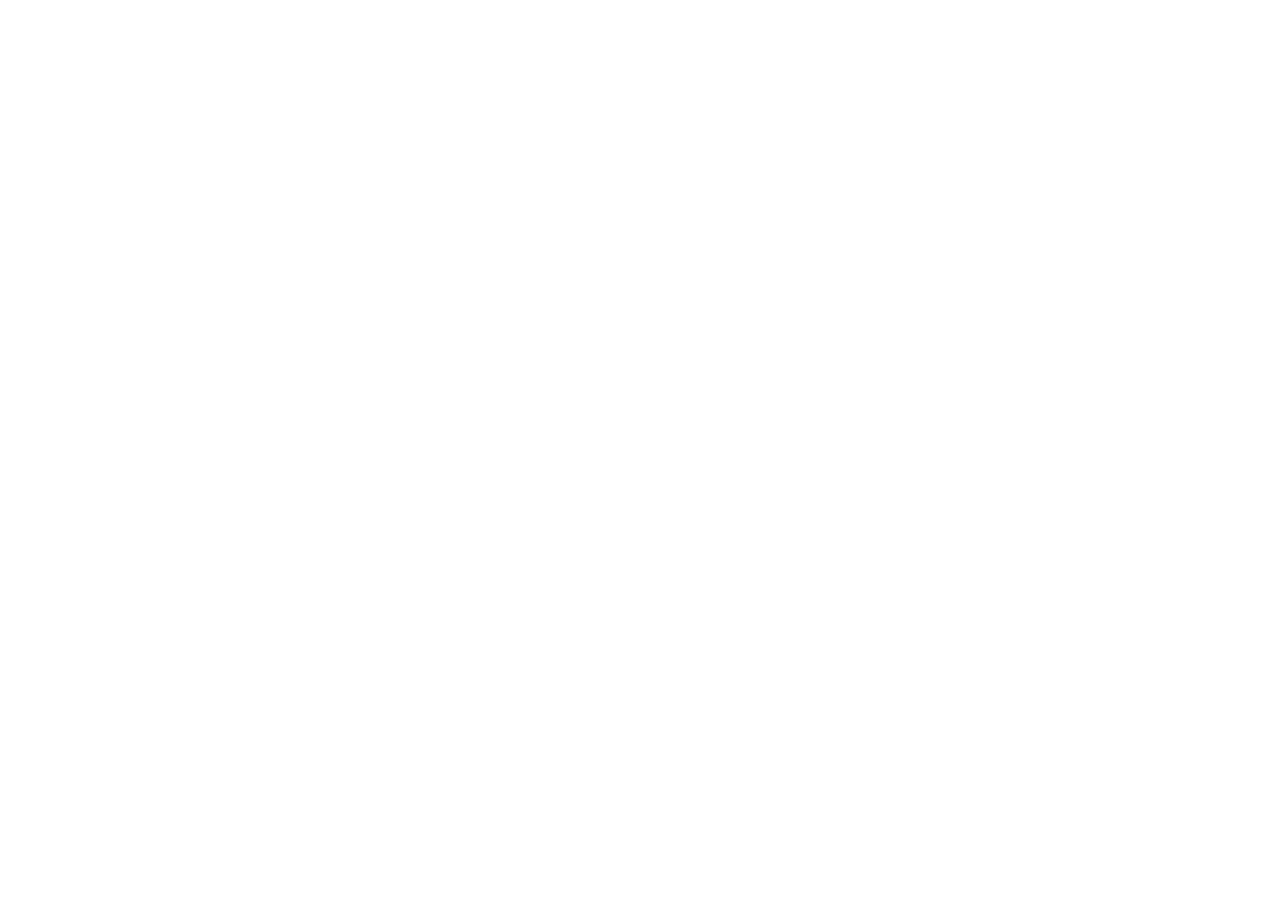
==== huddle-landing-page-with-alternating-feature-blocks-master/file.html @ 83e23e65 "create html and css file" ====
<!DOCTYPE html>
<html lang="en">
<head>
  <meta charset="UTF-8">
  <meta http-equiv="X-UA-Compatible" content="IE=edge">
  <meta name="viewport" content="width=device-width, initial-scale=1.0">
  <link rel="stylesheet" href="styles.css">
  <title>huddle-landing-page-with-alternating-feature-blocks-master</title>
</head>

<header> 


</header>

<body>
  
</body>



<footer>

</footer>

</html>
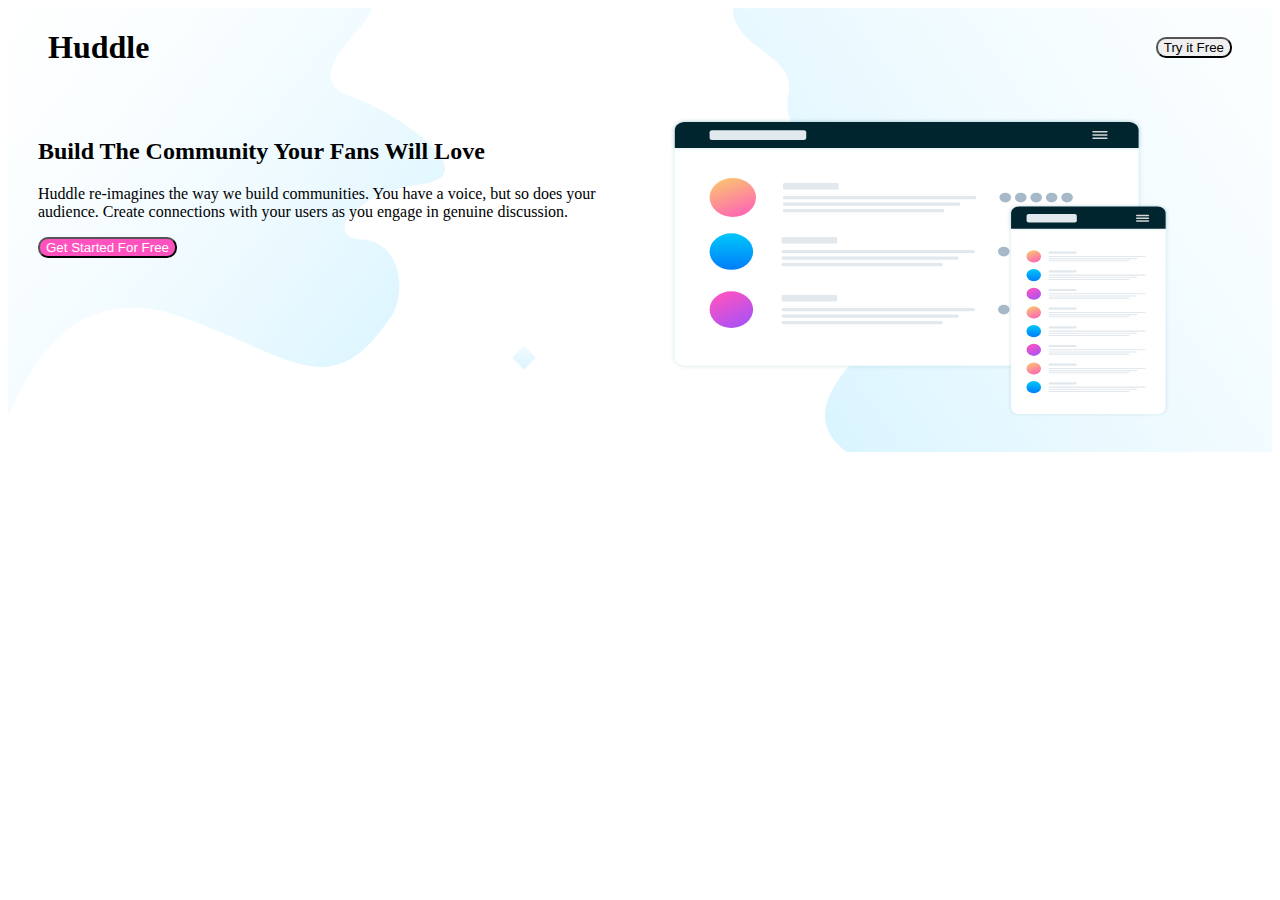
==== commit 6554782c: "3/9/21" ====
--- a/huddle-landing-page-with-alternating-feature-blocks-master/file.html
+++ b/huddle-landing-page-with-alternating-feature-blocks-master/file.html
@@ -5,16 +5,32 @@
   <meta http-equiv="X-UA-Compatible" content="IE=edge">
   <meta name="viewport" content="width=device-width, initial-scale=1.0">
   <link rel="stylesheet" href="styles.css">
+  <link rel="stylesheet" href="https://pro.fontawesome.com/releases/v5.10.0/css/all.css" integrity="sha384-AYmEC3Yw5cVb3ZcuHtOA93w35dYTsvhLPVnYs9eStHfGJvOvKxVfELGroGkvsg+p" crossorigin="anonymous"/>
   <title>huddle-landing-page-with-alternating-feature-blocks-master</title>
 </head>
-
-<header> 
-
-
-</header>
-
-<body>
+<body> 
+<div class="first" > 
+  <div class="upper">
+  <div class="icon">
+    <i class="far fa-comment-dots" style="color:palevioletred;"></i>
+    <h1>Huddle</h1></div>
+  <div class="button">
+    <button style="border-radius: 10px; margin-right: 40px;">Try it Free</button>
+  </div>
+</div>
+<div class="below">
+  <div class="left"> 
+    <h2>Build The Community Your Fans Will Love</h2>
+    <p>Huddle re-imagines the way we build communities. You have a voice, but so does your audience. Create connections with your users as you engage in genuine discussion.</p>
+    <button style="border-radius: 10px; color: white; background-color: hsl(322, 100%, 66%);">Get Started For Free</button>
+  </div>
   
+  <div class="right">
+    <img  class="com" src="./images/illustration-mockups.svg" alt="">
+  </div>
+  </div>
+</div>
+</div>
 </body>
 
 
--- a/huddle-landing-page-with-alternating-feature-blocks-master/styles.css
+++ b/huddle-landing-page-with-alternating-feature-blocks-master/styles.css
@@ -0,0 +1,29 @@
+.first {
+  background-image: url(./images/bg-hero-desktop.svg);
+}
+.upper {
+  
+  display: flex;
+  justify-content: space-between;
+  align-items: center;
+}
+.icon {
+  display: flex;
+  align-items: center;
+  margin-left: 40px;
+}
+.below {
+  display: flex;
+}
+.left {
+  width: 50%;
+  margin: 30px;
+}
+.right {
+  width: 50%;
+  margin: 30px;
+}
+.com {
+  width: 500px;
+  height: 300px;
+}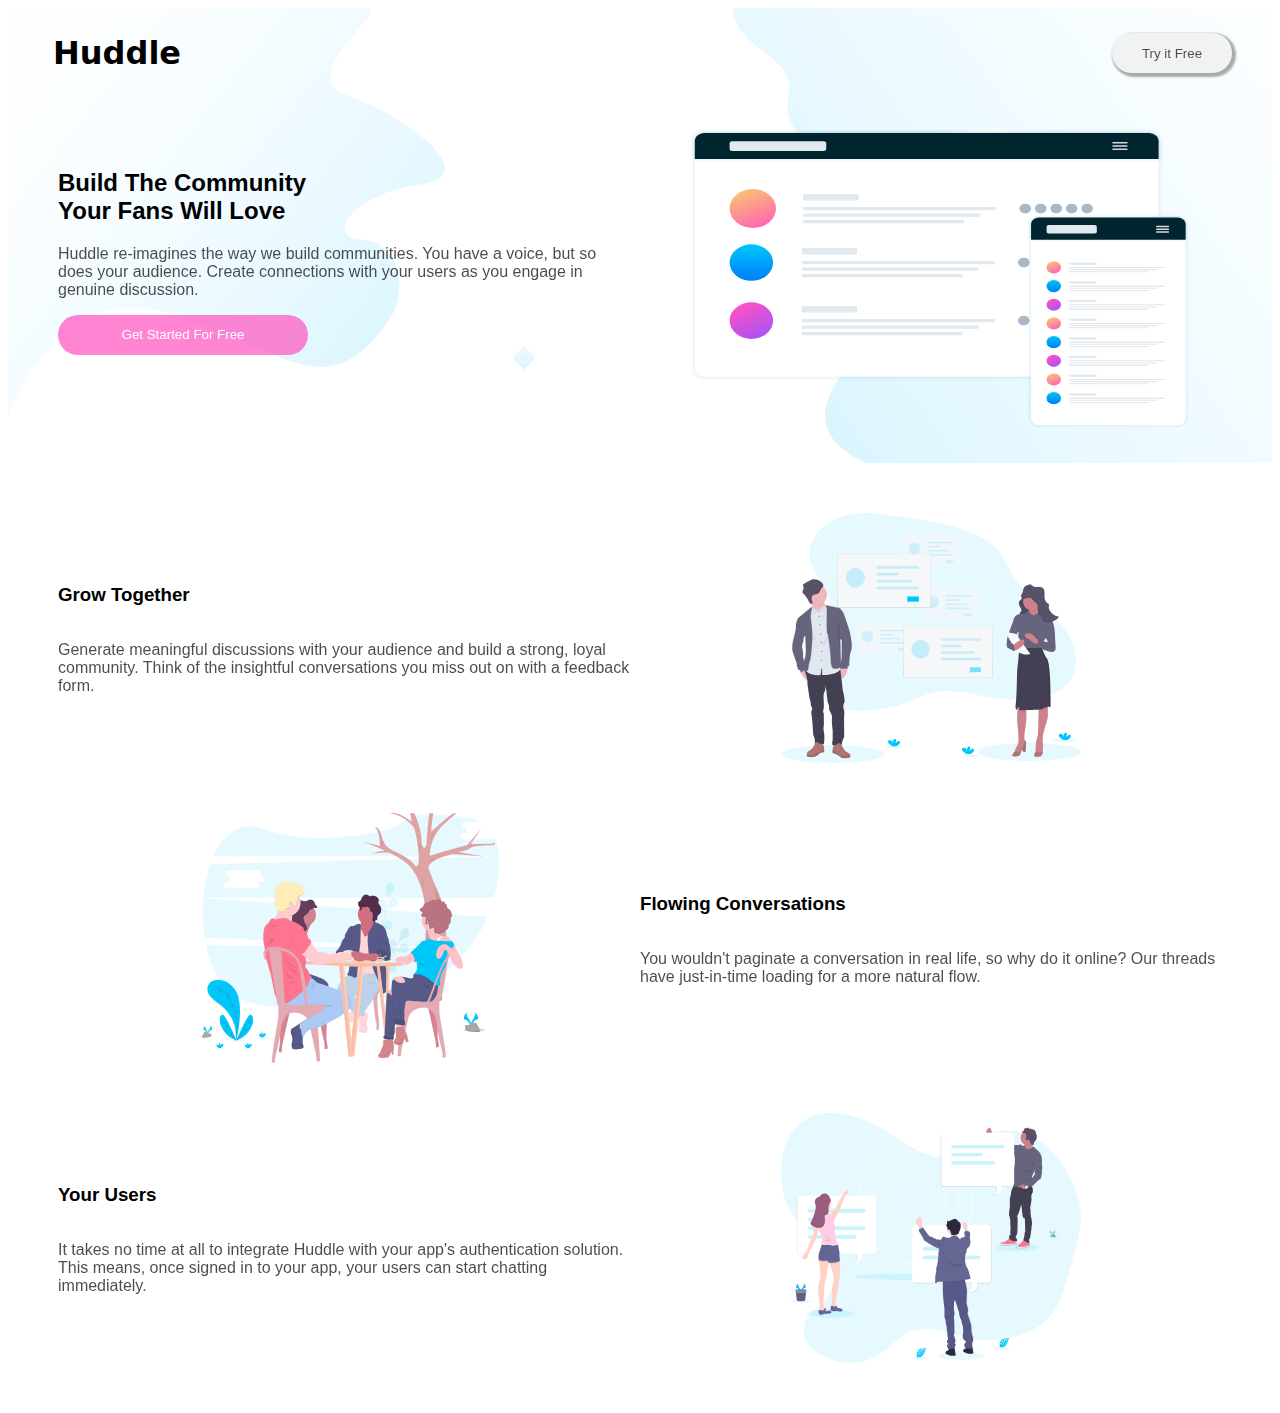
==== commit 2d86b3e3: "body complete" ====
--- a/huddle-landing-page-with-alternating-feature-blocks-master/file.html
+++ b/huddle-landing-page-with-alternating-feature-blocks-master/file.html
@@ -13,16 +13,16 @@
   <div class="upper">
   <div class="icon">
     <i class="far fa-comment-dots" style="color:palevioletred;"></i>
-    <h1>Huddle</h1></div>
+    <h1 style="font-family:system-ui; font-weight: bold; padding: 5px;">Huddle</h1></div>
   <div class="button">
-    <button style="border-radius: 10px; margin-right: 40px;">Try it Free</button>
+    <button style="width: 120px; height: 40px; border-radius: 20px; margin-right: 40px; opacity: 70%; border-color: white;  box-shadow: 2px 2px 2px 2px #888888; border: none; cursor: pointer;">Try it Free</button>
   </div>
 </div>
 <div class="below">
   <div class="left"> 
-    <h2>Build The Community Your Fans Will Love</h2>
+    <h2>Build The Community<br> Your Fans Will Love</h2>
     <p>Huddle re-imagines the way we build communities. You have a voice, but so does your audience. Create connections with your users as you engage in genuine discussion.</p>
-    <button style="border-radius: 10px; color: white; background-color: hsl(322, 100%, 66%);">Get Started For Free</button>
+    <button style="border-radius: 20px; width: 250px; height: 40px; color: white; background-color: hsl(322, 100%, 66%); opacity: 70%; border: none; cursor:pointer;">Get Started For Free</button>
   </div>
   
   <div class="right">
@@ -30,7 +30,41 @@
   </div>
   </div>
 </div>
+<div class="second">
+  <div class="aa">
+    <h3>Grow Together</h3>
+    <p>Generate meaningful discussions with your audience and build a strong, loyal community. 
+      Think of the insightful conversations you miss out on with a feedback form.</p>
+  </div>
+  <div class="bb">
+    <img src="./images/illustration-grow-together.svg" alt="" style="width: 300px; height: 250px;">
+  </div>
 </div>
+
+
+<div class="third">
+  <div class="aaa">
+    <img src="./images/illustration-flowing-conversation.svg" alt="" style="width: 300px; height: 250px;">
+  </div>
+  <div class="bbb">
+    <h3>Flowing Conversations</h3>
+    <p>You wouldn't paginate a conversation in real life, so why do it online? Our threads 
+      have just-in-time loading for a more natural flow.</p>
+  </div>
+
+</div>
+
+<div class="forth">
+  <div class="aaaa">
+    <h3>Your Users</h3>
+    <p>It takes no time at all to integrate Huddle with your app's authentication solution. 
+      This means, once signed in to your app, your users can start chatting immediately.</p>
+  </div>
+  <div class="bbbb">
+    <img src="./images/illustration-your-users.svg" alt=""  style="width: 300px; height: 250px;">
+  </div>
+</div>
+
 </body>
 
 
--- a/huddle-landing-page-with-alternating-feature-blocks-master/styles.css
+++ b/huddle-landing-page-with-alternating-feature-blocks-master/styles.css
@@ -1,5 +1,15 @@
 .first {
   background-image: url(./images/bg-hero-desktop.svg);
+}
+h2 {
+  font-family: Arial, Helvetica, sans-serif;
+}
+h3 {
+  font-family: Arial, Helvetica, sans-serif;
+}
+p {
+  font-family: Arial, Helvetica, sans-serif;
+  opacity: 70%;
 }
 .upper {
   
@@ -18,6 +28,7 @@
 .left {
   width: 50%;
   margin: 30px;
+  padding: 20px;
 }
 .right {
   width: 50%;
@@ -26,4 +37,51 @@
 .com {
   width: 500px;
   height: 300px;
+}
+.second {
+  display: flex;
+  margin: 50px;
+
+}
+
+.third {
+  display: flex;
+  margin: 50px;
+}
+.forth {
+  display: flex;
+  margin: 50px;
+}
+.aa {
+  width: 50%;
+  display: flex;
+  flex-direction: column;
+  justify-content: center;
+}
+.bb {
+  width: 50%;
+  display: flex;
+  justify-content: center;
+}
+.aaa {
+  width: 50%;
+  display: flex;
+  justify-content: center;
+}
+.bbb {
+  width: 50%;
+  display: flex;
+  flex-direction: column;
+  justify-content: center;
+}
+.aaaa {
+  width: 50%;
+  display: flex;
+  flex-direction: column;
+  justify-content: center;
+}
+.bbbb {
+  width: 50%;
+  display: flex;
+  justify-content: center;
 }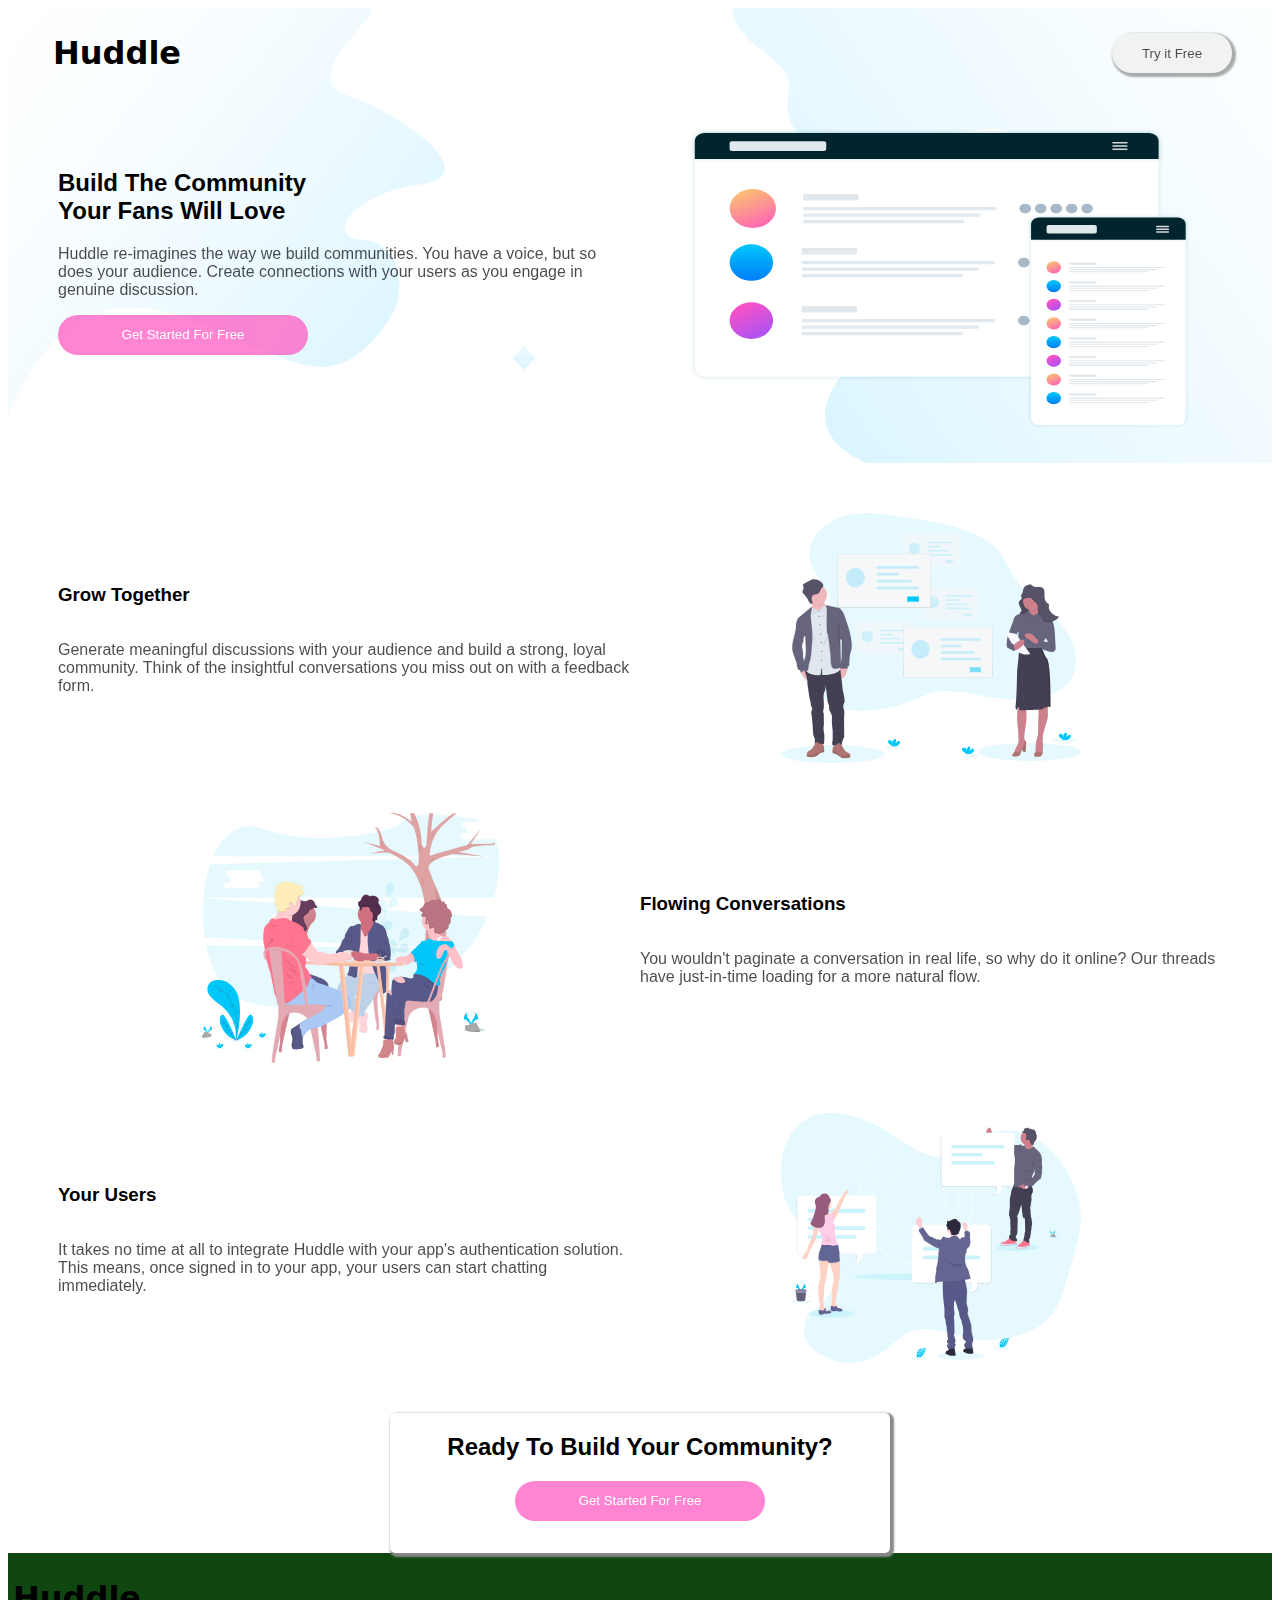
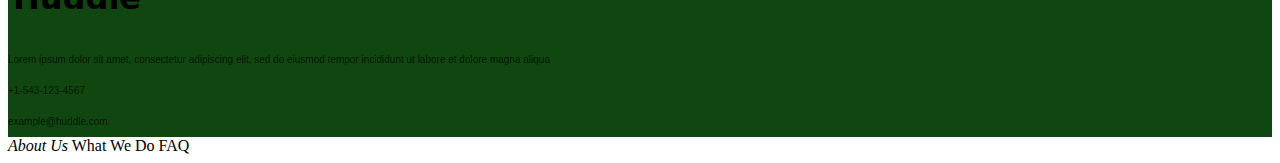
==== commit 476b6afe: "half footer" ====
--- a/huddle-landing-page-with-alternating-feature-blocks-master/file.html
+++ b/huddle-landing-page-with-alternating-feature-blocks-master/file.html
@@ -64,13 +64,55 @@
     <img src="./images/illustration-your-users.svg" alt=""  style="width: 300px; height: 250px;">
   </div>
 </div>
-
+<div class="fifth">
+<div class="front">
+  <h2>Ready To Build Your Community?</h2>
+  <button style="border-radius: 20px; width: 250px; height: 40px; color: white; background-color: hsl(322, 100%, 66%); opacity: 70%; border: none; cursor:pointer;">Get Started For Free</button>
+</div>
+</div>
 </body>
-
 
 
 <footer>
 
+  <div class="back">
+    <div class="c1">
+      <div class="i" style="display: flex; align-items: center;">
+      <i class="far fa-comment-dots" style="color:palevioletred;"></i>
+      <h1 style="font-family:system-ui; font-weight: bold; padding: 5px;">Huddle</h1>
+    </div>
+    </div>
+    <div class="l">
+      <i class="fas fa-map-marker-alt"></i>
+      <p>Lorem ipsum dolor sit amet, consectetur adipiscing elit, sed do eiusmod tempor 
+        incididunt ut labore et dolore magna aliqua</p>
+    </div>
+
+    <div class="p">
+      <i class="fas fa-phone-alt"></i>
+      <p>+1-543-123-4567</p>
+    </div>
+
+    <div class="m">
+      <i class="far fa-envelope"></i>
+      <p>example@huddle.com</p>
+    </div>
+
+
+    </div> 
+    <div class="c2">
+      <a><i> About Us</i></a>
+      <a>What We Do</a>
+      <a>FAQ</a>
+    </div>
+
+    <div class="c3">
+
+    </div>
+    <div class="c4">
+
+    </div>
+  </div>
 </footer>
 
 </html>--- a/huddle-landing-page-with-alternating-feature-blocks-master/styles.css
+++ b/huddle-landing-page-with-alternating-feature-blocks-master/styles.css
@@ -84,4 +84,38 @@
   width: 50%;
   display: flex;
   justify-content: center;
+}
+.front {
+  display: flex;
+  flex-direction: column;
+  align-items: center;
+  border-radius: 5px;
+  width: 500px;
+  height: 140px;
+  box-shadow: 2px 2px 2px 2px #888888;
+}
+.fifth {
+  display: flex;
+  flex-direction: column;
+  align-items: center;
+}
+.back {
+  background-color: rgb(16, 71, 16);
+}
+footer {
+}
+.l {
+  display: flex;
+  align-items: center;
+  font-size: 10px;
+}
+.m {
+  display: flex;
+  align-items: center;
+  font-size: 10px;
+}
+.p {
+  display: flex;
+  align-items: center;
+  font-size: 10px;
 }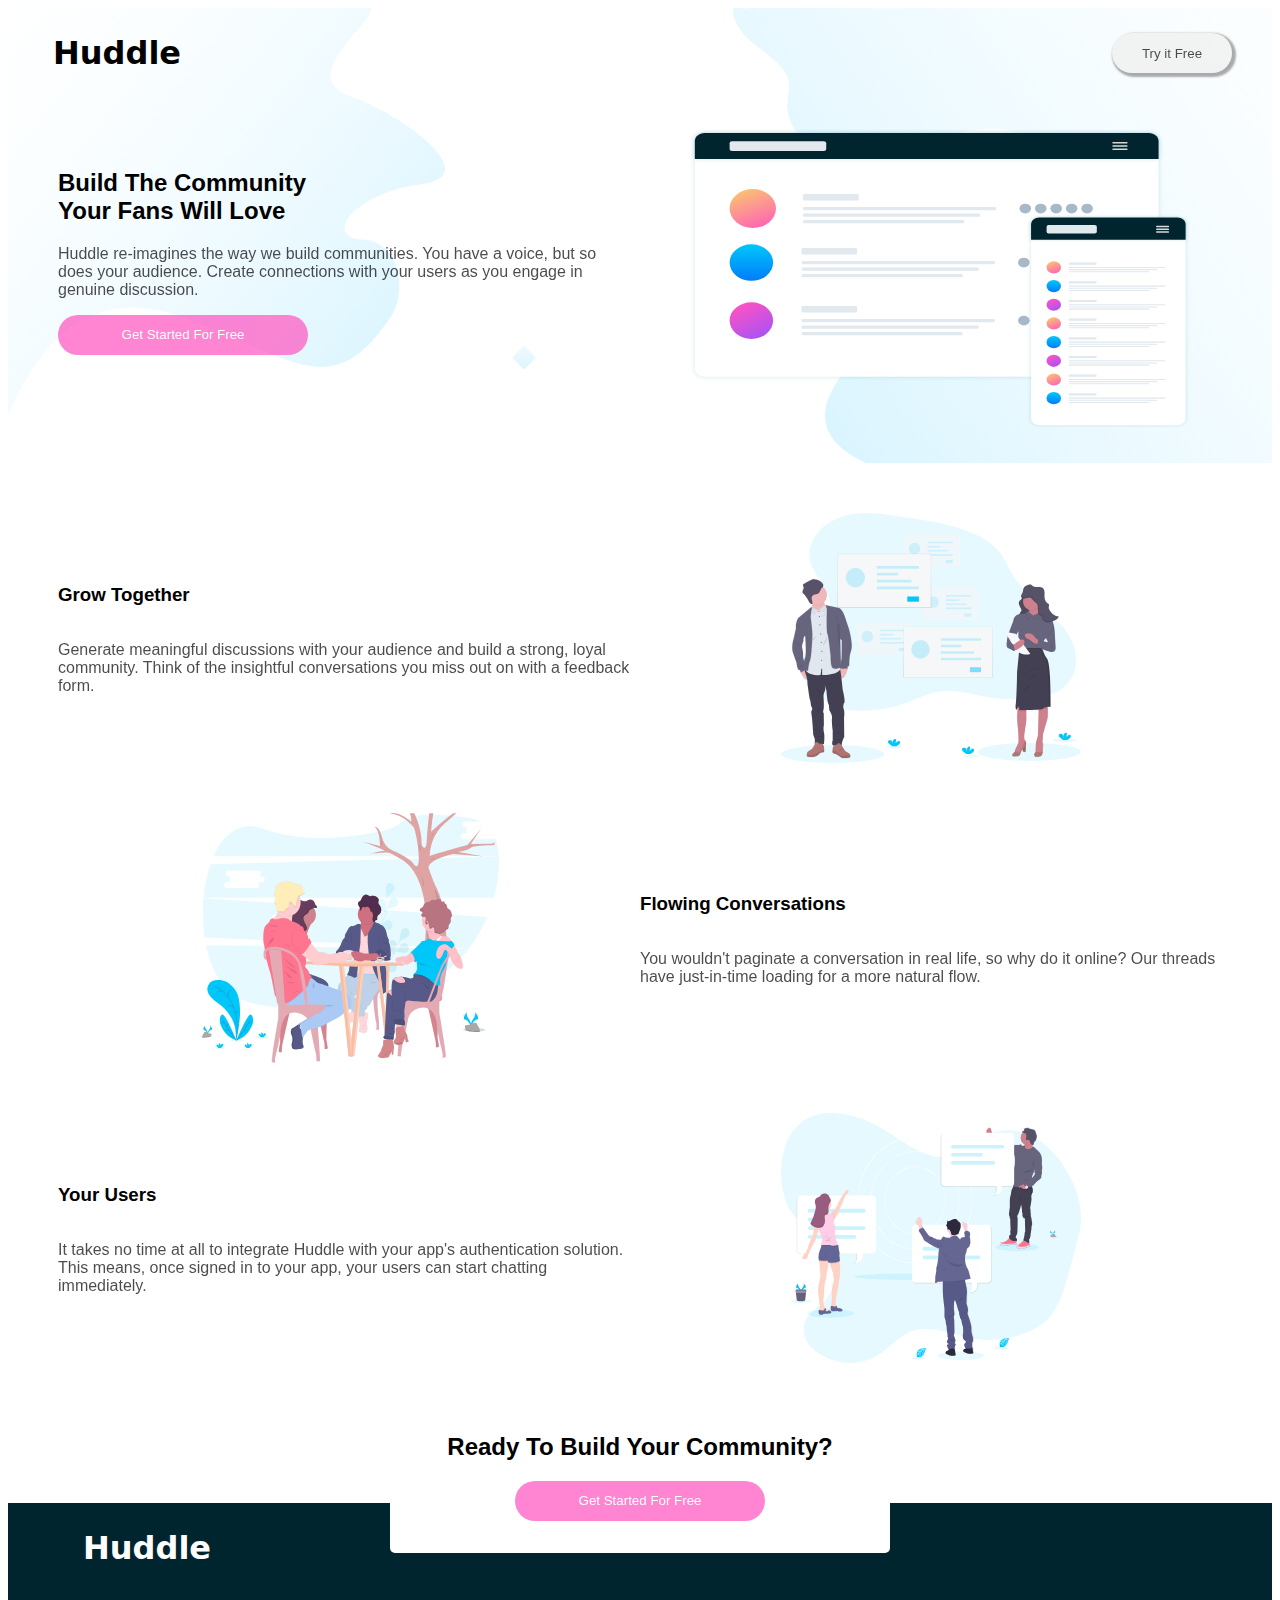
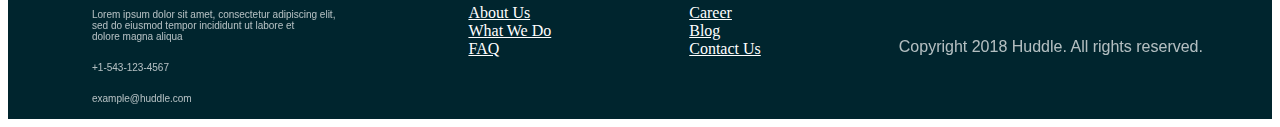
==== commit e7ad0bb4: "desktop design complete" ====
--- a/huddle-landing-page-with-alternating-feature-blocks-master/file.html
+++ b/huddle-landing-page-with-alternating-feature-blocks-master/file.html
@@ -78,39 +78,50 @@
   <div class="back">
     <div class="c1">
       <div class="i" style="display: flex; align-items: center;">
-      <i class="far fa-comment-dots" style="color:palevioletred;"></i>
+      <i class="far fa-comment-dots" style="color: white;"></i>
       <h1 style="font-family:system-ui; font-weight: bold; padding: 5px;">Huddle</h1>
     </div>
     </div>
+    <div class="lower">
+      <div class="info">
     <div class="l">
-      <i class="fas fa-map-marker-alt"></i>
-      <p>Lorem ipsum dolor sit amet, consectetur adipiscing elit, sed do eiusmod tempor 
-        incididunt ut labore et dolore magna aliqua</p>
+      <i class="fas fa-map-marker-alt" style="padding: 10px;"></i>
+      <p>Lorem ipsum dolor sit amet, consectetur adipiscing elit,<br> sed do eiusmod tempor 
+        incididunt ut labore et <br>dolore magna aliqua</p>
     </div>
 
     <div class="p">
-      <i class="fas fa-phone-alt"></i>
+      <i class="fas fa-phone-alt" style="padding: 10px;"></i>
       <p>+1-543-123-4567</p>
     </div>
 
     <div class="m">
-      <i class="far fa-envelope"></i>
+      <i class="far fa-envelope" style="padding: 10px;"></i>
       <p>example@huddle.com</p>
     </div>
+  </div>
 
-
-    </div> 
     <div class="c2">
-      <a><i> About Us</i></a>
-      <a>What We Do</a>
-      <a>FAQ</a>
+      <a href="https://www.w3schools.com/tags/tag_a.asp" target="_blank">About Us</a>
+      <a href="https://www.w3schools.com/tags/tag_a.asp" target="_blank">What We Do</a>
+      <a href="https://www.w3schools.com/tags/tag_a.asp" target="_blank">FAQ</a>
     </div>
 
     <div class="c3">
-
+      <a href="https://www.w3schools.com/tags/tag_a.asp" target="_blank">Career</a>
+      <a href="https://www.w3schools.com/tags/tag_a.asp" target="_blank">Blog</a>
+      <a href="https://www.w3schools.com/tags/tag_a.asp" target="_blank">Contact Us</a>
     </div>
     <div class="c4">
-
+      <div class="c44">
+        <a href="https://www.facebook.com/" target="_blank"> <i class="fab fa-facebook"></i></a>
+        <a href="https://www.instagram.com/" target="_blank"><i class="fab fa-twitter" style="padding:10px"></i></a>
+        <a href="https://twitter.com/" target="_blank"><i class="fab fa-instagram"></i></a>
+      </div> 
+      <div class="c444">
+        <p>Copyright 2018 Huddle. All rights reserved.</p>
+      </div>
+    </div>
     </div>
   </div>
 </footer>
--- a/huddle-landing-page-with-alternating-feature-blocks-master/styles.css
+++ b/huddle-landing-page-with-alternating-feature-blocks-master/styles.css
@@ -12,7 +12,6 @@
   opacity: 70%;
 }
 .upper {
-  
   display: flex;
   justify-content: space-between;
   align-items: center;
@@ -41,7 +40,6 @@
 .second {
   display: flex;
   margin: 50px;
-
 }
 
 .third {
@@ -92,7 +90,7 @@
   border-radius: 5px;
   width: 500px;
   height: 140px;
-  box-shadow: 2px 2px 2px 2px #888888;
+  background-color: white;
 }
 .fifth {
   display: flex;
@@ -100,7 +98,9 @@
   align-items: center;
 }
 .back {
-  background-color: rgb(16, 71, 16);
+  background-color: hsl(192, 100%, 9%);
+  color: white;
+  margin-top: -50px;
 }
 footer {
 }
@@ -118,4 +118,33 @@
   display: flex;
   align-items: center;
   font-size: 10px;
+}
+a {
+  color: white;
+}
+.lower {
+  display: flex;
+  justify-content: space-around;
+}
+.c1 {
+  margin-left: 70px;
+}
+.info {
+  margin: 5px;
+}
+.c2 {
+  display: flex;
+  flex-direction: column;
+  margin: 10px;
+}
+.c3 {
+  display: flex;
+  flex-direction: column;
+  margin: 10px;
+}
+.c4 {
+  margin: 10px;
+}
+a:hover {
+  color: hsl(322, 100%, 66%);
 }